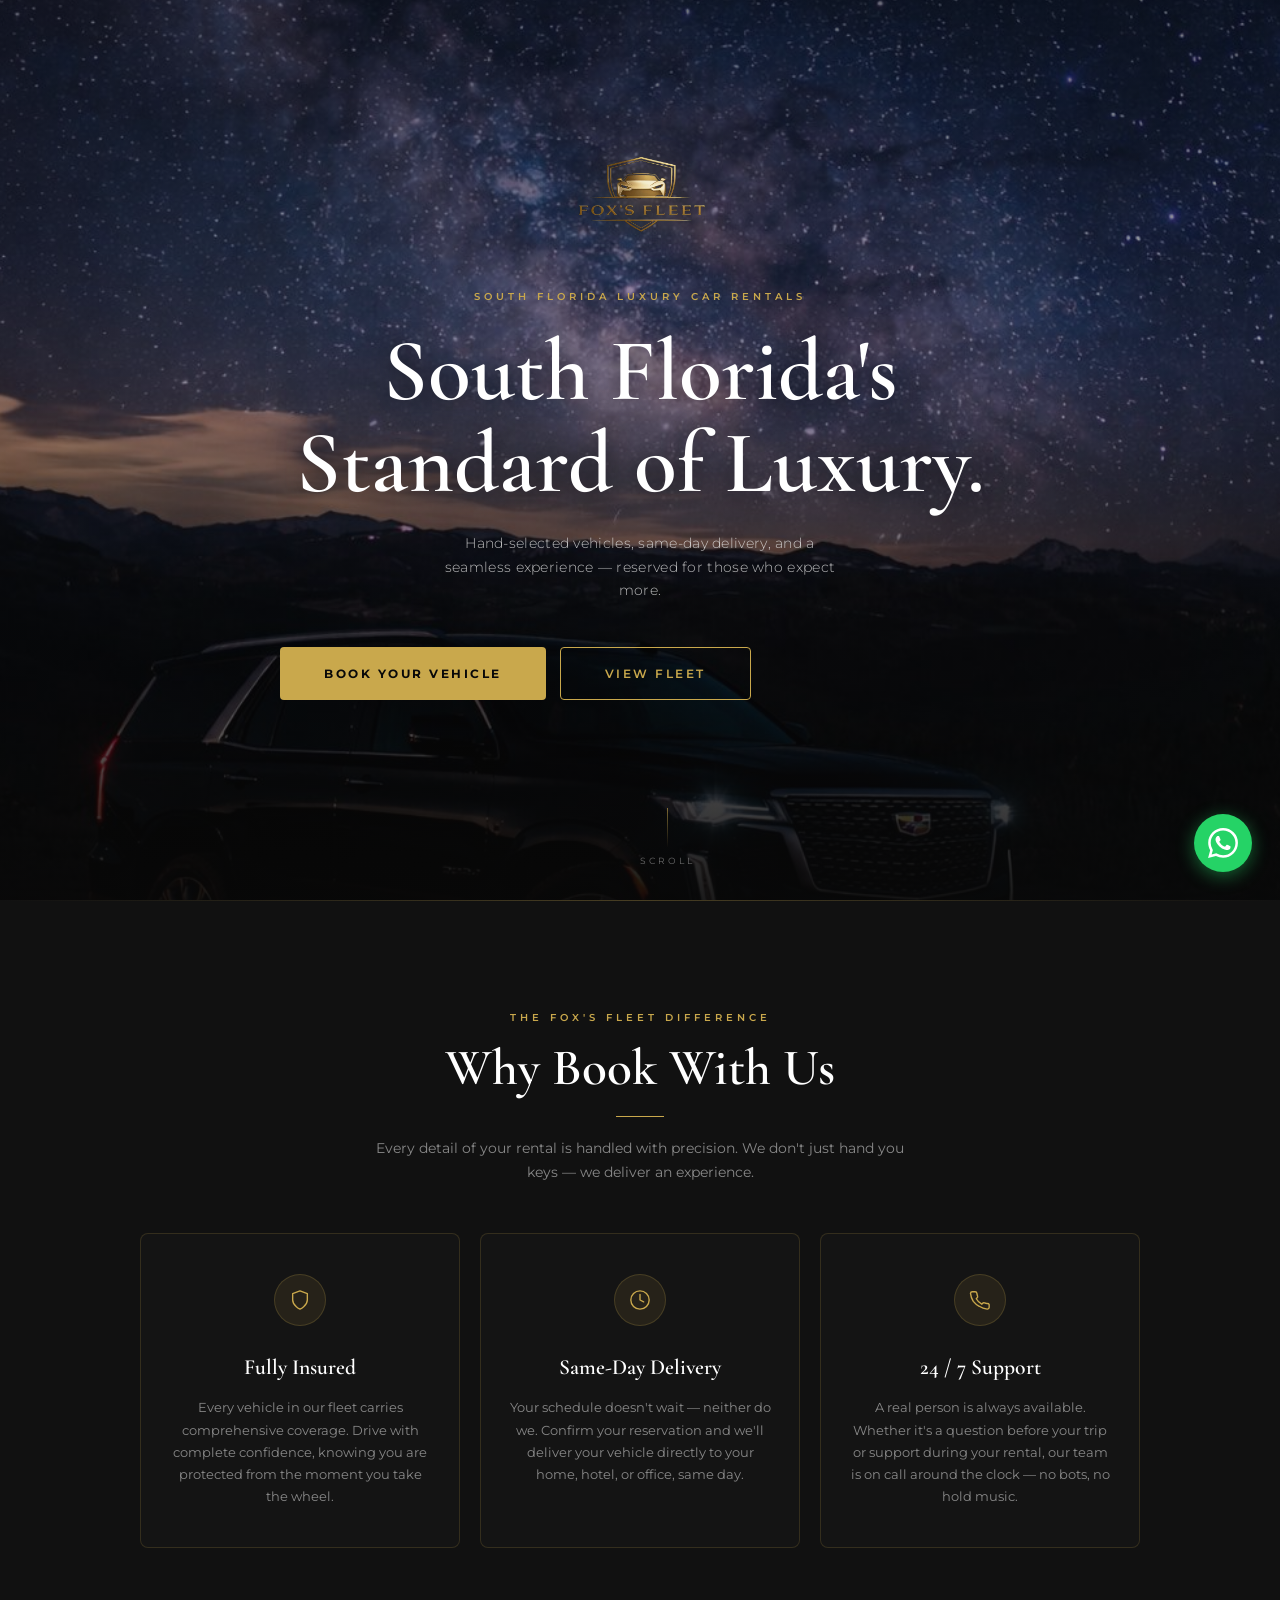
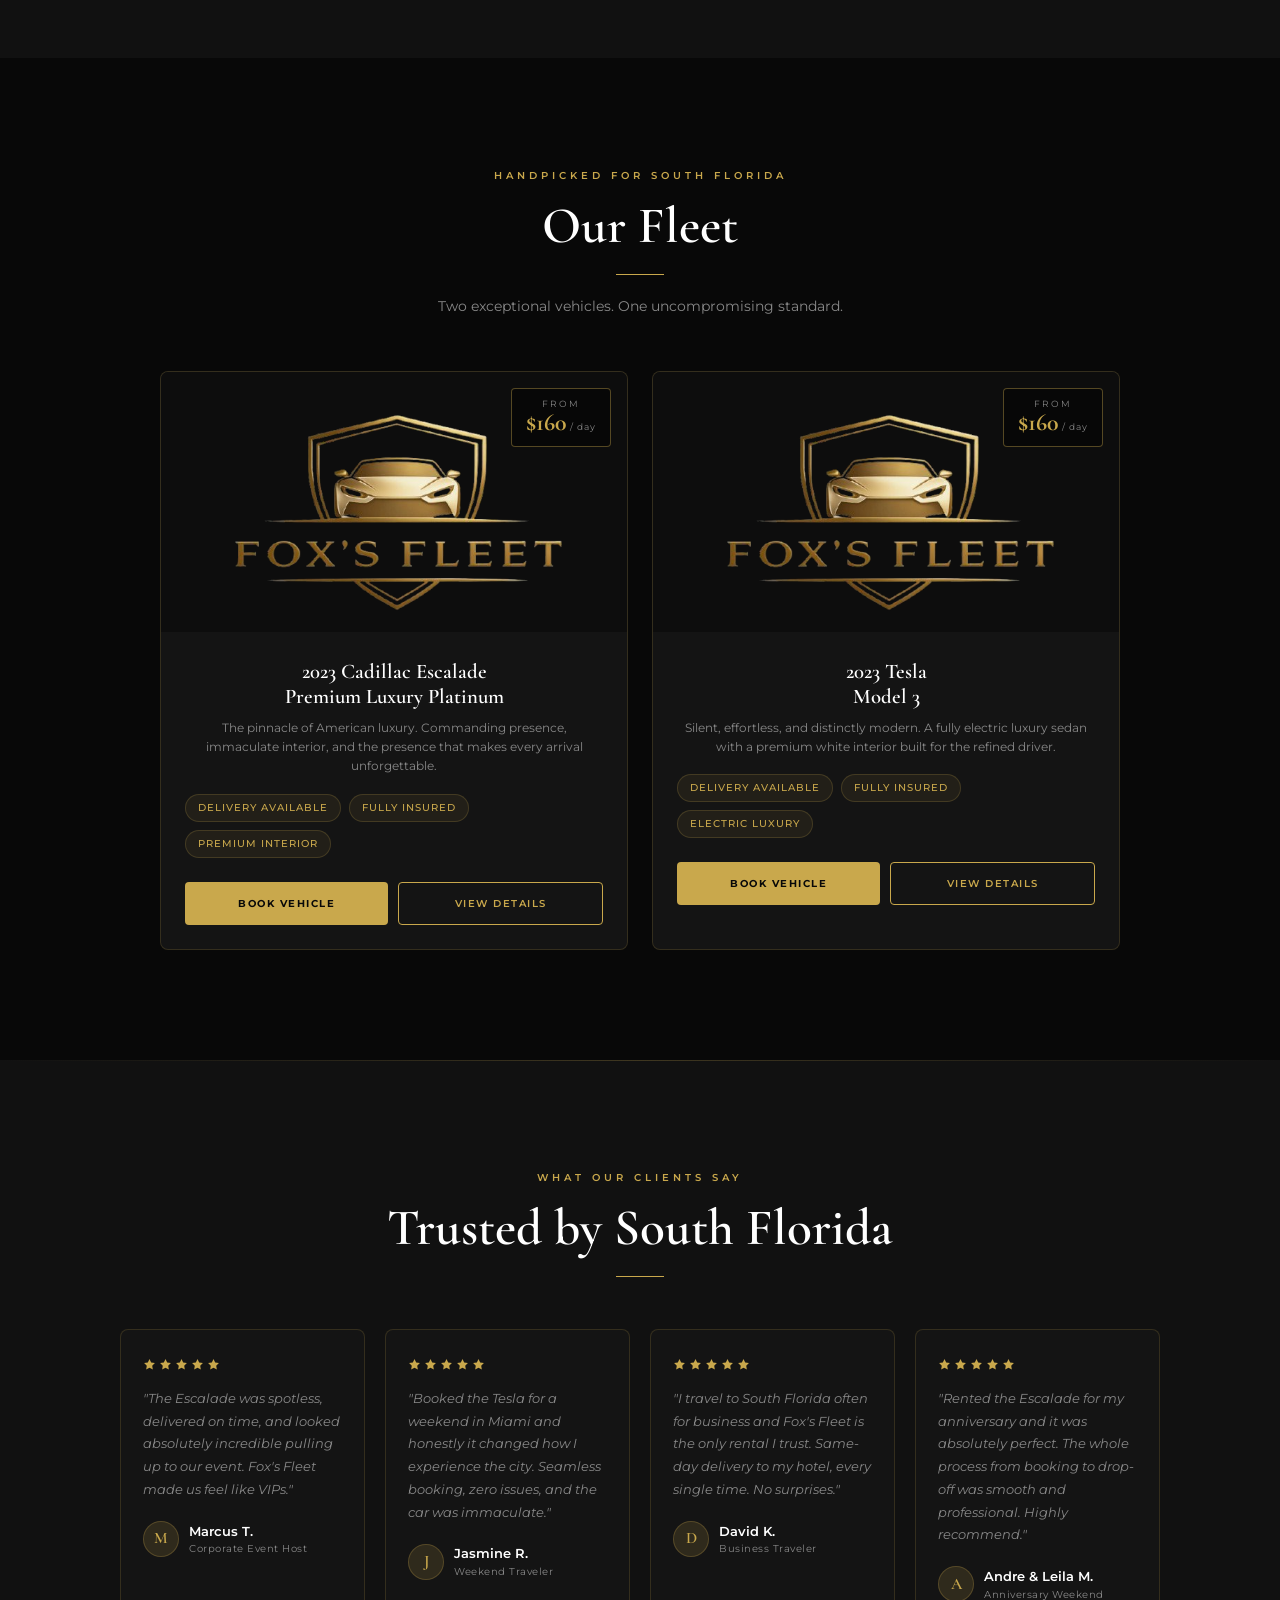
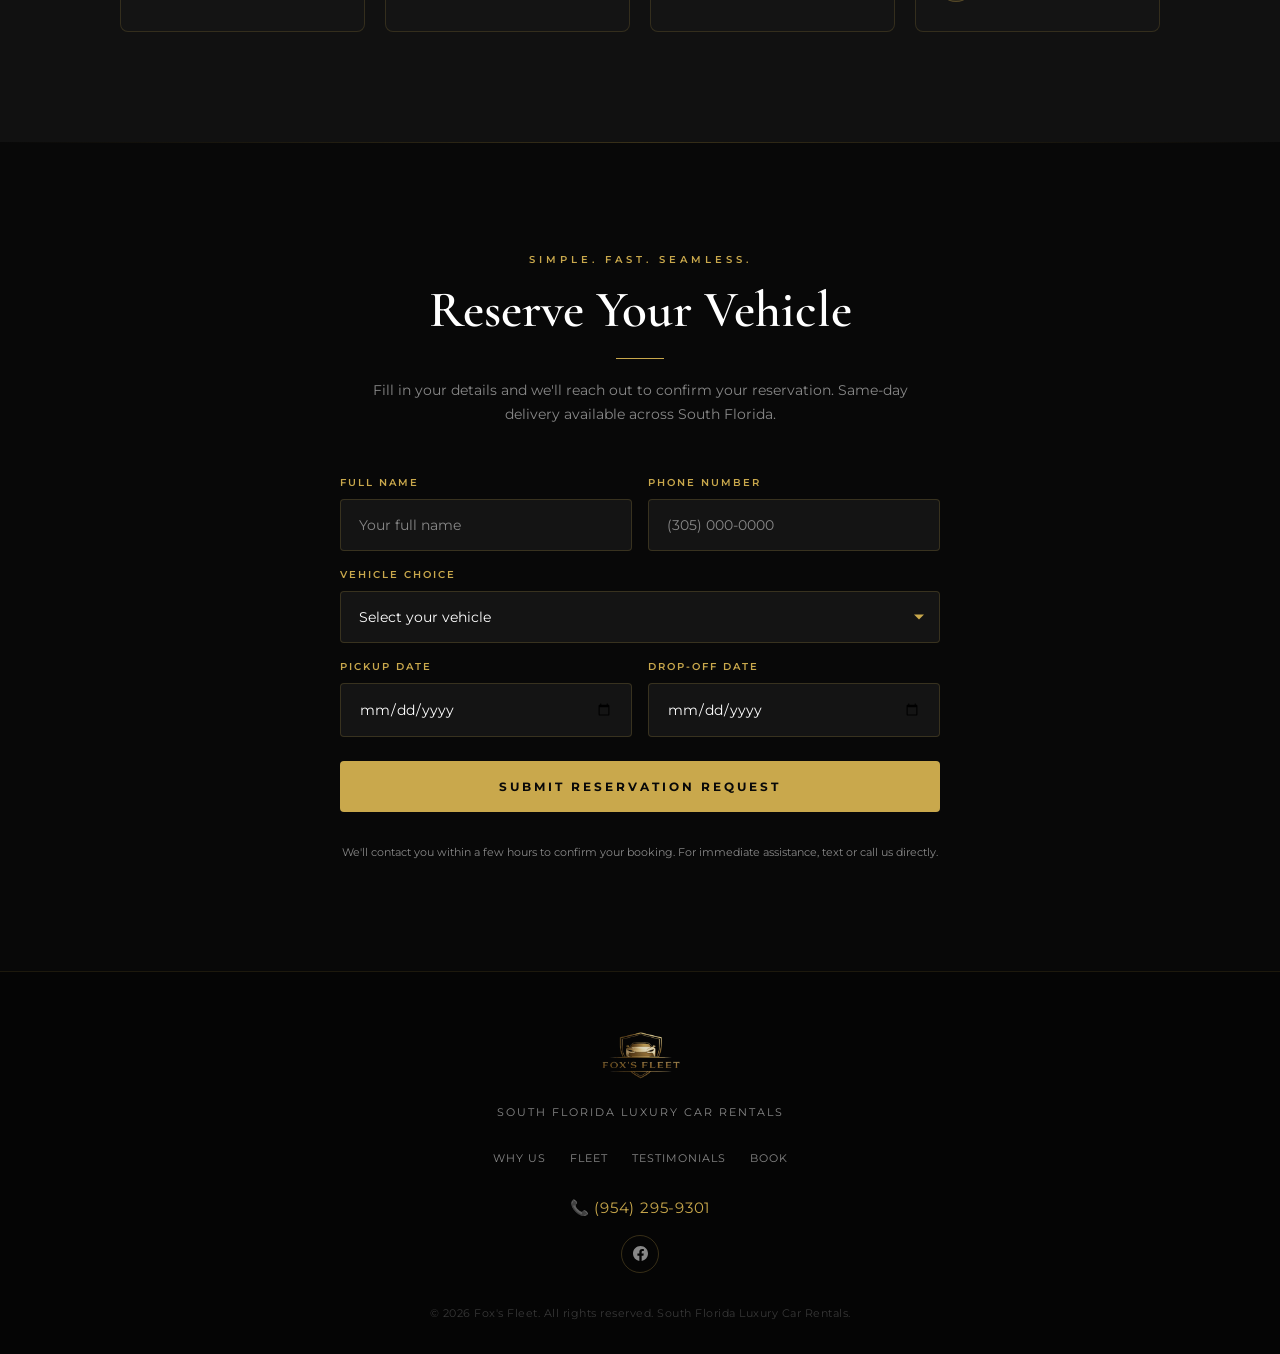
==== foxs-fleet-compressed.html @ 9a9d5d3c "Backup Fox's Fleet project files - March 14 2026" ====
<!DOCTYPE html>
<html lang="en">
<head>
  <meta charset="UTF-8" />
  <meta name="viewport" content="width=device-width, initial-scale=1.0, viewport-fit=cover" />
  <title>Fox's Fleet — Luxury Car Rentals in South Florida</title>

  
  <link rel="preconnect" href="https://fonts.googleapis.com" />
  <link rel="preconnect" href="https://fonts.gstatic.com" crossorigin />
  <link href="https://fonts.googleapis.com/css2?family=Cormorant+Garamond:wght@300;400;500;600;700&family=Montserrat:wght@300;400;500;600;700&display=swap" rel="stylesheet" />

  <style>:root{
 --gold:#c9a84c;
 --gold-light:#e2c278;
 --gold-dark:#9a7a30;
 --black:#080808;
 --charcoal:#111111;
 --card-bg:#141414;
 --card-border:rgba(201,168,76,0.18);
 --text:#e8e8e8;
 --text-muted:#888;
 --white:#ffffff;
 --font-display:'Cormorant Garamond',Georgia,serif;
 --font-body:'Montserrat',sans-serif;
 --radius:4px;
 --transition:0.35s cubic-bezier(0.4,0,0.2,1);
}
 *,*::before,*::after{box-sizing:border-box;margin:0;padding:0;}
 html{scroll-behavior:smooth;font-size:16px;}
 body{
 background:var(--black);
 color:var(--text);
 font-family:var(--font-body);
 line-height:1.6;
 -webkit-font-smoothing:antialiased;
 overflow-x:hidden;
}
 img{display:block;max-width:100%;}
 a{text-decoration:none;color:inherit;}
 ul{list-style:none;}
 .gold{color:var(--gold);}
 .section-label{
 font-family:var(--font-body);
 font-size:10px;
 font-weight:600;
 letter-spacing:4px;
 text-transform:uppercase;
 color:var(--gold);
 margin-bottom:14px;
 display:block;
}
 .section-title{
 font-family:var(--font-display);
 font-size:clamp(2rem,6vw,3.2rem);
 font-weight:600;
 color:var(--white);
 line-height:1.1;
 margin-bottom:16px;
}
 .section-sub{
 font-size:14px;
 color:var(--text-muted);
 line-height:1.7;
 max-width:540px;
 margin:0 auto;
}
 .divider{
 width:48px;
 height:1px;
 background:var(--gold);
 margin:20px auto;
 opacity:0.6;
}
 .btn-primary{
 display:inline-flex;
 align-items:center;
 justify-content:center;
 gap:8px;
 background:var(--gold);
 color:var(--black);
 font-family:var(--font-body);
 font-size:11px;
 font-weight:700;
 letter-spacing:2.5px;
 text-transform:uppercase;
 padding:16px 36px;
 border-radius:var(--radius);
 border:none;
 cursor:pointer;
 transition:background var(--transition),transform var(--transition),box-shadow var(--transition);
 white-space:nowrap;
}
 .btn-primary:hover{
 background:var(--gold-light);
 transform:translateY(-2px);
 box-shadow:0 8px 28px rgba(201,168,76,0.35);
}
 .btn-primary:active{transform:translateY(0);}
 .btn-outline{
 display:inline-flex;
 align-items:center;
 justify-content:center;
 gap:8px;
 background:transparent;
 color:var(--gold);
 font-family:var(--font-body);
 font-size:11px;
 font-weight:600;
 letter-spacing:2.5px;
 text-transform:uppercase;
 padding:15px 36px;
 border-radius:var(--radius);
 border:1px solid var(--gold);
 cursor:pointer;
 transition:all var(--transition);
 white-space:nowrap;
}
 .btn-outline:hover{
 background:rgba(201,168,76,0.1);
 transform:translateY(-2px);
}
 .fade-in{
 opacity:0;
 transform:translateY(28px);
 transition:opacity 0.7s ease,transform 0.7s ease;
}
 .fade-in.visible{
 opacity:1;
 transform:translateY(0);
}
 .section{
 padding:90px 24px;
 text-align:center;
}
 @media (min-width:768px){
 .section{padding:110px 40px;}
}
 #hero{
 position:relative;
 width:100%;
 min-height:100svh;
 display:flex;
 flex-direction:column;
 align-items:center;
 justify-content:center;
 text-align:center;
 padding:40px 24px 100px;
 overflow:hidden;
}
 .hero-bg{
 position:absolute;
 inset:0;
 background-image:url('[data-uri]');
 background-size:cover;
 background-position:center 40%;
 background-repeat:no-repeat;
 transform:scale(1.04);
 animation:slowZoom 20s ease-in-out infinite alternate;
}
 @keyframes slowZoom{
 from{transform:scale(1.04);}
 to{transform:scale(1.10);}
}
 .hero-overlay{
 position:absolute;
 inset:0;
 background:linear-gradient(
 to bottom,
 rgba(8,8,8,0.55) 0%,
 rgba(8,8,8,0.35) 40%,
 rgba(8,8,8,0.65) 80%,
 rgba(8,8,8,0.92) 100%
 );
}
 .hero-content{
 position:relative;
 z-index:2;
 display:flex;
 flex-direction:column;
 align-items:center;
 gap:0;
}
 .hero-logo{
 width:140px;
 margin-bottom:36px;
 animation:fadeDown 1s ease 0.2s both;
 filter:drop-shadow(0 4px 20px rgba(201,168,76,0.3));
}
 @keyframes fadeDown{
 from{opacity:0;transform:translateY(-16px);}
 to{opacity:1;transform:translateY(0);}
}
 .hero-eyebrow{
 font-size:10px;
 font-weight:600;
 letter-spacing:4px;
 text-transform:uppercase;
 color:var(--gold);
 margin-bottom:20px;
 animation:fadeUp 1s ease 0.5s both;
}
 .hero-title{
 font-family:var(--font-display);
 font-size:clamp(2.6rem,9vw,5.5rem);
 font-weight:600;
 color:var(--white);
 line-height:1.05;
 max-width:720px;
 margin-bottom:22px;
 animation:fadeUp 1s ease 0.7s both;
 text-shadow:0 2px 24px rgba(0,0,0,0.6);
}
 .hero-sub{
 font-size:14px;
 font-weight:300;
 color:rgba(232,232,232,0.8);
 max-width:400px;
 line-height:1.7;
 margin-bottom:44px;
 animation:fadeUp 1s ease 0.9s both;
 letter-spacing:0.3px;
}
 .hero-buttons{
 display:flex;
 flex-direction:column;
 gap:14px;
 width:100%;
 max-width:320px;
 animation:fadeUp 1s ease 1.1s both;
}
 .hero-buttons .btn-primary,
 .hero-buttons .btn-outline{
 width:100%;
 padding:18px;
 font-size:12px;
}
 @keyframes fadeUp{
 from{opacity:0;transform:translateY(20px);}
 to{opacity:1;transform:translateY(0);}
}
 .hero-scroll{
 position:absolute;
 bottom:32px;
 left:50%;
 transform:translateX(-50%);
 z-index:2;
 display:flex;
 flex-direction:column;
 align-items:center;
 gap:6px;
 color:rgba(255,255,255,0.4);
 font-size:9px;
 letter-spacing:3px;
 text-transform:uppercase;
 animation:fadeUp 1s ease 1.4s both;
}
 .hero-scroll-line{
 width:1px;
 height:40px;
 background:linear-gradient(to bottom,rgba(201,168,76,0.6),transparent);
 animation:scrollLine 2s ease-in-out infinite;
}
 @keyframes scrollLine{
 0%,100%{opacity:0.4;transform:scaleY(1);}
 50%{opacity:1;transform:scaleY(1.2);}
}
 @media (min-width:768px){
 .hero-logo{width:180px;margin-bottom:48px;}
 .hero-buttons{flex-direction:row;max-width:none;}
 .hero-buttons .btn-primary,
 .hero-buttons .btn-outline{width:auto;padding:18px 44px;}
}
 #why{
 background:var(--charcoal);
 position:relative;
}
 #why::before{
 content:'';
 position:absolute;
 top:0;left:0;right:0;
 height:1px;
 background:linear-gradient(to right,transparent,var(--gold),transparent);
 opacity:0.3;
}
 .why-grid{
 display:grid;
 grid-template-columns:1fr;
 gap:20px;
 max-width:1000px;
 margin:48px auto 0;
}
 @media (min-width:680px){
 .why-grid{grid-template-columns:repeat(3,1fr);}
}
 .why-card{
 background:var(--card-bg);
 border:1px solid var(--card-border);
 border-radius:8px;
 padding:40px 28px;
 transition:transform var(--transition),border-color var(--transition),box-shadow var(--transition);
 text-align:center;
}
 .why-card:hover{
 transform:translateY(-6px);
 border-color:rgba(201,168,76,0.45);
 box-shadow:0 20px 48px rgba(0,0,0,0.5),0 0 40px rgba(201,168,76,0.06);
}
 .why-icon{
 width:52px;
 height:52px;
 background:rgba(201,168,76,0.1);
 border-radius:50%;
 display:flex;
 align-items:center;
 justify-content:center;
 margin:0 auto 24px;
 border:1px solid rgba(201,168,76,0.2);
}
 .why-icon svg{
 width:22px;
 height:22px;
 stroke:var(--gold);
 fill:none;
 stroke-width:1.5;
 stroke-linecap:round;
 stroke-linejoin:round;
}
 .why-card h3{
 font-family:var(--font-display);
 font-size:1.35rem;
 font-weight:600;
 color:var(--white);
 margin-bottom:12px;
}
 .why-card p{
 font-size:13px;
 color:var(--text-muted);
 line-height:1.7;
}
 #fleet{
 background:var(--black);
}
 .fleet-grid{
 display:grid;
 grid-template-columns:1fr;
 gap:24px;
 max-width:960px;
 margin:52px auto 0;
}
 @media (min-width:760px){
 .fleet-grid{grid-template-columns:repeat(2,1fr);}
}
 .vehicle-card{
 background:var(--card-bg);
 border:1px solid var(--card-border);
 border-radius:8px;
 overflow:hidden;
 transition:transform var(--transition),box-shadow var(--transition),border-color var(--transition);
}
 .vehicle-card:hover{
 transform:translateY(-6px);
 border-color:rgba(201,168,76,0.4);
 box-shadow:0 24px 60px rgba(0,0,0,0.6),0 0 50px rgba(201,168,76,0.05);
}
 .vehicle-img-wrap{
 position:relative;
 width:100%;
 height:260px;
 overflow:hidden;
 background:#0d0d0d;
}
 .vehicle-img-wrap img{
 width:100%;
 height:100%;
 object-fit:cover;
 object-position:center 38%;
 transition:transform 0.6s ease;
}
 .vehicle-card:hover .vehicle-img-wrap img{
 transform:scale(1.04);
}
 .vehicle-price-badge{
 position:absolute;
 top:16px;
 right:16px;
 background:rgba(8,8,8,0.85);
 border:1px solid rgba(201,168,76,0.4);
 border-radius:var(--radius);
 padding:8px 14px;
 text-align:center;
 backdrop-filter:blur(8px);
}
 .vehicle-price-badge .from{
 font-size:9px;
 letter-spacing:2px;
 text-transform:uppercase;
 color:var(--text-muted);
 display:block;
}
 .vehicle-price-badge .price{
 font-family:var(--font-display);
 font-size:1.5rem;
 font-weight:700;
 color:var(--gold);
 line-height:1;
}
 .vehicle-price-badge .per-day{
 font-size:9px;
 color:var(--text-muted);
 letter-spacing:1px;
}
 .vehicle-body{
 padding:28px 24px 24px;
}
 .vehicle-name{
 font-family:var(--font-display);
 font-size:1.3rem;
 font-weight:600;
 color:var(--white);
 margin-bottom:8px;
 line-height:1.2;
}
 .vehicle-desc{
 font-size:12px;
 color:var(--text-muted);
 margin-bottom:18px;
 line-height:1.6;
}
 .vehicle-tags{
 display:flex;
 flex-wrap:wrap;
 gap:8px;
 margin-bottom:24px;
}
 .tag{
 font-size:10px;
 font-weight:500;
 letter-spacing:1px;
 text-transform:uppercase;
 color:var(--gold);
 background:rgba(201,168,76,0.08);
 border:1px solid rgba(201,168,76,0.2);
 border-radius:100px;
 padding:5px 12px;
}
 .vehicle-actions{
 display:flex;
 gap:10px;
}
 .vehicle-actions .btn-primary,
 .vehicle-actions .btn-outline{
 flex:1;
 padding:14px 10px;
 font-size:10px;
 letter-spacing:1.5px;
}
 #testimonials{
 background:var(--charcoal);
 position:relative;
}
 #testimonials::before{
 content:'';
 position:absolute;
 top:0;left:0;right:0;
 height:1px;
 background:linear-gradient(to right,transparent,var(--gold),transparent);
 opacity:0.25;
}
 .testimonial-grid{
 display:grid;
 grid-template-columns:1fr;
 gap:20px;
 max-width:1040px;
 margin:52px auto 0;
}
 @media (min-width:640px){
 .testimonial-grid{grid-template-columns:repeat(2,1fr);}
}
 @media (min-width:960px){
 .testimonial-grid{grid-template-columns:repeat(4,1fr);}
}
 .testimonial-card{
 background:var(--card-bg);
 border:1px solid var(--card-border);
 border-radius:8px;
 padding:28px 22px;
 text-align:left;
 transition:border-color var(--transition),box-shadow var(--transition);
}
 .testimonial-card:hover{
 border-color:rgba(201,168,76,0.35);
 box-shadow:0 12px 36px rgba(0,0,0,0.4);
}
 .stars{
 display:flex;
 gap:3px;
 margin-bottom:16px;
}
 .stars svg{
 width:13px;
 height:13px;
 fill:var(--gold);
}
 .testimonial-text{
 font-size:13px;
 color:var(--text-muted);
 line-height:1.75;
 margin-bottom:20px;
 font-style:italic;
}
 .testimonial-author{
 display:flex;
 align-items:center;
 gap:10px;
}
 .author-avatar{
 width:36px;
 height:36px;
 border-radius:50%;
 background:rgba(201,168,76,0.15);
 border:1px solid rgba(201,168,76,0.25);
 display:flex;
 align-items:center;
 justify-content:center;
 font-family:var(--font-display);
 font-size:1rem;
 font-weight:600;
 color:var(--gold);
 flex-shrink:0;
}
 .author-name{
 font-size:13px;
 font-weight:600;
 color:var(--white);
}
 .author-role{
 font-size:10px;
 color:var(--text-muted);
 letter-spacing:0.5px;
}
 #booking{
 background:var(--black);
 position:relative;
}
 #booking::before{
 content:'';
 position:absolute;
 top:0;left:0;right:0;
 height:1px;
 background:linear-gradient(to right,transparent,var(--gold),transparent);
 opacity:0.25;
}
 .booking-inner{
 max-width:600px;
 margin:0 auto;
}
 .booking-form{
 margin-top:48px;
 display:flex;
 flex-direction:column;
 gap:16px;
}
 .form-row{
 display:grid;
 grid-template-columns:1fr;
 gap:16px;
}
 @media (min-width:520px){
 .form-row.two{grid-template-columns:1fr 1fr;}
}
 .form-group{
 display:flex;
 flex-direction:column;
 gap:8px;
 text-align:left;
}
 .form-group label{
 font-size:10px;
 font-weight:600;
 letter-spacing:2px;
 text-transform:uppercase;
 color:var(--gold);
}
 .form-group input,
 .form-group select{
 background:var(--card-bg);
 border:1px solid rgba(201,168,76,0.2);
 border-radius:var(--radius);
 padding:16px 18px;
 color:var(--white);
 font-family:var(--font-body);
 font-size:14px;
 outline:none;
 width:100%;
 transition:border-color var(--transition),box-shadow var(--transition);
 -webkit-appearance:none;
 appearance:none;
}
 .form-group input::placeholder{color:var(--text-muted);}
 .form-group input:focus,
 .form-group select:focus{
 border-color:rgba(201,168,76,0.6);
 box-shadow:0 0 0 3px rgba(201,168,76,0.08);
}
 .form-group select option{
 background:var(--charcoal);
 color:var(--white);
}
 .select-wrap{
 position:relative;
}
 .select-wrap::after{
 content:'';
 position:absolute;
 right:16px;
 top:50%;
 transform:translateY(-50%);
 width:0;
 height:0;
 border-left:5px solid transparent;
 border-right:5px solid transparent;
 border-top:5px solid var(--gold);
 pointer-events:none;
}
 .booking-form .btn-primary{
 width:100%;
 padding:18px;
 font-size:12px;
 letter-spacing:3px;
 margin-top:8px;
}
 .booking-note{
 font-size:11px;
 color:var(--text-muted);
 text-align:center;
 margin-top:16px;
 line-height:1.6;
}
 .modal-backdrop{
 position:fixed;
 inset:0;
 z-index:2000;
 background:rgba(0,0,0,0.88);
 backdrop-filter:blur(8px);
 display:flex;
 align-items:flex-end;
 justify-content:center;
 opacity:0;
 pointer-events:none;
 transition:opacity 0.3s ease;
}
 .modal-backdrop.open{
 opacity:1;
 pointer-events:all;
}
 @media (min-width:640px){
 .modal-backdrop{align-items:center;}
}
 .modal{
 background:var(--card-bg);
 border:1px solid var(--card-border);
 border-radius:12px 12px 0 0;
 width:100%;
 max-width:560px;
 max-height:90svh;
 overflow-y:auto;
 transform:translateY(40px);
 transition:transform 0.4s cubic-bezier(0.34,1.56,0.64,1);
 scrollbar-width:none;
}
 .modal::-webkit-scrollbar{display:none;}
 .modal-backdrop.open .modal{
 transform:translateY(0);
}
 @media (min-width:640px){
 .modal{
 border-radius:12px;
 max-height:85svh;
 transform:translateY(20px) scale(0.97);
}
 .modal-backdrop.open .modal{
 transform:translateY(0) scale(1);
}
}
 .modal-img{
 width:100%;
 height:240px;
 object-fit:cover;
 object-position:center 38%;
}
 .modal-body{
 padding:28px 24px 32px;
}
 .modal-close{
 position:absolute;
 top:16px;
 right:16px;
 width:36px;
 height:36px;
 border-radius:50%;
 background:rgba(0,0,0,0.5);
 border:1px solid rgba(255,255,255,0.15);
 display:flex;
 align-items:center;
 justify-content:center;
 cursor:pointer;
 color:var(--white);
 font-size:18px;
 transition:background 0.2s;
 z-index:10;
}
 .modal-close:hover{background:rgba(201,168,76,0.25);}
 .modal-img-wrap{position:relative;}
 .modal-title{
 font-family:var(--font-display);
 font-size:1.7rem;
 font-weight:600;
 color:var(--white);
 margin-bottom:10px;
}
 .modal-desc{
 font-size:13px;
 color:var(--text-muted);
 line-height:1.7;
 margin-bottom:24px;
}
 .modal-details{
 display:flex;
 flex-direction:column;
 gap:10px;
 margin-bottom:28px;
}
 .modal-detail-row{
 display:flex;
 align-items:center;
 gap:12px;
 font-size:13px;
 color:var(--text);
}
 .modal-detail-row svg{
 width:15px;
 height:15px;
 stroke:var(--gold);
 fill:none;
 stroke-width:1.8;
 flex-shrink:0;
}
 .modal .btn-primary{
 width:100%;
 padding:17px;
}
 footer{
 background:#050505;
 padding:50px 24px 32px;
 text-align:center;
 border-top:1px solid rgba(201,168,76,0.12);
}
 .footer-logo{
 width:110px;
 margin:0 auto 20px;
 opacity:0.9;
}
 .footer-tagline{
 font-size:11px;
 color:var(--text-muted);
 letter-spacing:2px;
 text-transform:uppercase;
 margin-bottom:28px;
}
 .footer-links{
 display:flex;
 flex-wrap:wrap;
 justify-content:center;
 gap:8px 24px;
 margin-bottom:28px;
}
 .footer-links a{
 font-size:11px;
 color:var(--text-muted);
 letter-spacing:1px;
 text-transform:uppercase;
 transition:color 0.2s;
}
 .footer-links a:hover{color:var(--gold);}
 .footer-social{
 display:flex;
 justify-content:center;
 gap:14px;
 margin-bottom:32px;
}
 .footer-social a{
 width:38px;
 height:38px;
 border-radius:50%;
 border:1px solid rgba(201,168,76,0.25);
 display:flex;
 align-items:center;
 justify-content:center;
 color:var(--text-muted);
 transition:border-color 0.2s,color 0.2s;
}
 .footer-social a:hover{border-color:var(--gold);color:var(--gold);}
 .footer-social svg{width:15px;height:15px;fill:currentColor;}
 .footer-copy{
 font-size:11px;
 color:rgba(255,255,255,0.2);
 letter-spacing:0.5px;
}
 .whatsapp-btn{
 position:fixed;
 bottom:28px;
 right:28px;
 z-index:999;
 width:58px;
 height:58px;
 background:#25d366;
 border-radius:50%;
 display:flex;
 align-items:center;
 justify-content:center;
 box-shadow:0 4px 18px rgba(37,211,102,0.45);
 transition:transform 0.2s ease,box-shadow 0.2s ease;
 text-decoration:none;
}
 .whatsapp-btn:hover{
 transform:scale(1.1);
 box-shadow:0 6px 24px rgba(37,211,102,0.6);
}
 .whatsapp-btn svg{width:30px;height:30px;fill:#fff;}
 .footer-phone{
 display:inline-block;
 color:var(--gold);
 font-family:var(--font-body);
 font-size:0.95rem;
 letter-spacing:0.05em;
 text-decoration:none;
 margin-bottom:14px;
 transition:color 0.2s;
}
 .footer-phone:hover{color:var(--gold-light);}</style>
</head>
<body>

  
  <section id="hero">
    <div class="hero-bg"></div>
    <div class="hero-overlay"></div>

    <div class="hero-content">
      <img src="data:_" alt="Fox's Fleet" class="hero-logo" />
      <span class="hero-eyebrow">South Florida Luxury Car Rentals</span>
      <h1 class="hero-title">South Florida's Standard&nbsp;of&nbsp;Luxury.</h1>
      <p class="hero-sub">
        Hand-selected vehicles, same-day delivery, and a seamless experience — reserved for those who expect more.
      </p>
      <div class="hero-buttons">
        <button class="btn-primary" onclick="scrollToBooking()">Book Your Vehicle</button>
        <button class="btn-outline" onclick="document.getElementById('fleet').scrollIntoView({behavior:'smooth'})">View Fleet</button>
      </div>
    </div>

    <div class="hero-scroll">
      <div class="hero-scroll-line"></div>
      <span>scroll</span>
    </div>
  </section>

  
  <section id="why" class="section">
    <span class="section-label fade-in">The Fox's Fleet Difference</span>
    <h2 class="section-title fade-in">Why Book With Us</h2>
    <div class="divider fade-in"></div>
    <p class="section-sub fade-in">Every detail of your rental is handled with precision. We don't just hand you keys — we deliver an experience.</p>

    <div class="why-grid">
      
      <div class="why-card fade-in">
        <div class="why-icon">
          <svg viewBox="0 0 24 24"><path d="M12 22s8-4 8-10V5l-8-3-8 3v7c0 6 8 10 8 10z"/></svg>
        </div>
        <h3>Fully Insured</h3>
        <p>Every vehicle in our fleet carries comprehensive coverage. Drive with complete confidence, knowing you are protected from the moment you take the wheel.</p>
      </div>
      
      <div class="why-card fade-in">
        <div class="why-icon">
          <svg viewBox="0 0 24 24"><circle cx="12" cy="12" r="10"/><polyline points="12 6 12 12 16 14"/></svg>
        </div>
        <h3>Same-Day Delivery</h3>
        <p>Your schedule doesn't wait — neither do we. Confirm your reservation and we'll deliver your vehicle directly to your home, hotel, or office, same day.</p>
      </div>
      
      <div class="why-card fade-in">
        <div class="why-icon">
          <svg viewBox="0 0 24 24"><path d="M22 16.92v3a2 2 0 0 1-2.18 2 19.79 19.79 0 0 1-8.63-3.07A19.5 19.5 0 0 1 4.69 13.5a19.79 19.79 0 0 1-3.07-8.67A2 2 0 0 1 3.62 3h3a2 2 0 0 1 2 1.72c.127.96.361 1.903.7 2.81a2 2 0 0 1-.45 2.11L7.91 10.6a16 16 0 0 0 6 6l.96-.97a2 2 0 0 1 2.11-.45c.907.339 1.85.573 2.81.7A2 2 0 0 1 22 16.92z"/></svg>
        </div>
        <h3>24 / 7 Support</h3>
        <p>A real person is always available. Whether it's a question before your trip or support during your rental, our team is on call around the clock — no bots, no hold music.</p>
      </div>
    </div>
  </section>

  
  <section id="fleet" class="section">
    <span class="section-label fade-in">Handpicked for South Florida</span>
    <h2 class="section-title fade-in">Our Fleet</h2>
    <div class="divider fade-in"></div>
    <p class="section-sub fade-in">Two exceptional vehicles. One uncompromising standard.</p>

    <div class="fleet-grid">
      
      <div class="vehicle-card fade-in">
        <div class="vehicle-img-wrap">
          <img src="data:_" alt="2023 Cadillac Escalade Premium Luxury Platinum" loading="lazy" />
          <div class="vehicle-price-badge">
            <span class="from">From</span>
            <span class="price">$160</span>
            <span class="per-day">/ day</span>
          </div>
        </div>
        <div class="vehicle-body">
          <h3 class="vehicle-name">2023 Cadillac Escalade<br>Premium Luxury Platinum</h3>
          <p class="vehicle-desc">The pinnacle of American luxury. Commanding presence, immaculate interior, and the presence that makes every arrival unforgettable.</p>
          <div class="vehicle-tags">
            <span class="tag">Delivery Available</span>
            <span class="tag">Fully Insured</span>
            <span class="tag">Premium Interior</span>
          </div>
          <div class="vehicle-actions">
            <button class="btn-primary" onclick="scrollToBooking('escalade')">Book Vehicle</button>
            <button class="btn-outline" onclick="openModal('escalade')">View Details</button>
          </div>
        </div>
      </div>

      
      <div class="vehicle-card fade-in">
        <div class="vehicle-img-wrap">
          <img src="data:_" alt="2023 Tesla Model 3" loading="lazy" />
          <div class="vehicle-price-badge">
            <span class="from">From</span>
            <span class="price">$160</span>
            <span class="per-day">/ day</span>
          </div>
        </div>
        <div class="vehicle-body">
          <h3 class="vehicle-name">2023 Tesla<br>Model 3</h3>
          <p class="vehicle-desc">Silent, effortless, and distinctly modern. A fully electric luxury sedan with a premium white interior built for the refined driver.</p>
          <div class="vehicle-tags">
            <span class="tag">Delivery Available</span>
            <span class="tag">Fully Insured</span>
            <span class="tag">Electric Luxury</span>
          </div>
          <div class="vehicle-actions">
            <button class="btn-primary" onclick="scrollToBooking('tesla')">Book Vehicle</button>
            <button class="btn-outline" onclick="openModal('tesla')">View Details</button>
          </div>
        </div>
      </div>
    </div>
  </section>

  
  <section id="testimonials" class="section">
    <span class="section-label fade-in">What Our Clients Say</span>
    <h2 class="section-title fade-in">Trusted by South Florida</h2>
    <div class="divider fade-in"></div>

    <div class="testimonial-grid">
      <div class="testimonial-card fade-in">
        <div class="stars">
          <svg viewBox="0 0 24 24"><polygon points="12 2 15.09 8.26 22 9.27 17 14.14 18.18 21.02 12 17.77 5.82 21.02 7 14.14 2 9.27 8.91 8.26 12 2"/></svg>
          <svg viewBox="0 0 24 24"><polygon points="12 2 15.09 8.26 22 9.27 17 14.14 18.18 21.02 12 17.77 5.82 21.02 7 14.14 2 9.27 8.91 8.26 12 2"/></svg>
          <svg viewBox="0 0 24 24"><polygon points="12 2 15.09 8.26 22 9.27 17 14.14 18.18 21.02 12 17.77 5.82 21.02 7 14.14 2 9.27 8.91 8.26 12 2"/></svg>
          <svg viewBox="0 0 24 24"><polygon points="12 2 15.09 8.26 22 9.27 17 14.14 18.18 21.02 12 17.77 5.82 21.02 7 14.14 2 9.27 8.91 8.26 12 2"/></svg>
          <svg viewBox="0 0 24 24"><polygon points="12 2 15.09 8.26 22 9.27 17 14.14 18.18 21.02 12 17.77 5.82 21.02 7 14.14 2 9.27 8.91 8.26 12 2"/></svg>
        </div>
        <p class="testimonial-text">"The Escalade was spotless, delivered on time, and looked absolutely incredible pulling up to our event. Fox's Fleet made us feel like VIPs."</p>
        <div class="testimonial-author">
          <div class="author-avatar">M</div>
          <div>
            <div class="author-name">Marcus T.</div>
            <div class="author-role">Corporate Event Host</div>
          </div>
        </div>
      </div>

      <div class="testimonial-card fade-in">
        <div class="stars">
          <svg viewBox="0 0 24 24"><polygon points="12 2 15.09 8.26 22 9.27 17 14.14 18.18 21.02 12 17.77 5.82 21.02 7 14.14 2 9.27 8.91 8.26 12 2"/></svg>
          <svg viewBox="0 0 24 24"><polygon points="12 2 15.09 8.26 22 9.27 17 14.14 18.18 21.02 12 17.77 5.82 21.02 7 14.14 2 9.27 8.91 8.26 12 2"/></svg>
          <svg viewBox="0 0 24 24"><polygon points="12 2 15.09 8.26 22 9.27 17 14.14 18.18 21.02 12 17.77 5.82 21.02 7 14.14 2 9.27 8.91 8.26 12 2"/></svg>
          <svg viewBox="0 0 24 24"><polygon points="12 2 15.09 8.26 22 9.27 17 14.14 18.18 21.02 12 17.77 5.82 21.02 7 14.14 2 9.27 8.91 8.26 12 2"/></svg>
          <svg viewBox="0 0 24 24"><polygon points="12 2 15.09 8.26 22 9.27 17 14.14 18.18 21.02 12 17.77 5.82 21.02 7 14.14 2 9.27 8.91 8.26 12 2"/></svg>
        </div>
        <p class="testimonial-text">"Booked the Tesla for a weekend in Miami and honestly it changed how I experience the city. Seamless booking, zero issues, and the car was immaculate."</p>
        <div class="testimonial-author">
          <div class="author-avatar">J</div>
          <div>
            <div class="author-name">Jasmine R.</div>
            <div class="author-role">Weekend Traveler</div>
          </div>
        </div>
      </div>

      <div class="testimonial-card fade-in">
        <div class="stars">
          <svg viewBox="0 0 24 24"><polygon points="12 2 15.09 8.26 22 9.27 17 14.14 18.18 21.02 12 17.77 5.82 21.02 7 14.14 2 9.27 8.91 8.26 12 2"/></svg>
          <svg viewBox="0 0 24 24"><polygon points="12 2 15.09 8.26 22 9.27 17 14.14 18.18 21.02 12 17.77 5.82 21.02 7 14.14 2 9.27 8.91 8.26 12 2"/></svg>
          <svg viewBox="0 0 24 24"><polygon points="12 2 15.09 8.26 22 9.27 17 14.14 18.18 21.02 12 17.77 5.82 21.02 7 14.14 2 9.27 8.91 8.26 12 2"/></svg>
          <svg viewBox="0 0 24 24"><polygon points="12 2 15.09 8.26 22 9.27 17 14.14 18.18 21.02 12 17.77 5.82 21.02 7 14.14 2 9.27 8.91 8.26 12 2"/></svg>
          <svg viewBox="0 0 24 24"><polygon points="12 2 15.09 8.26 22 9.27 17 14.14 18.18 21.02 12 17.77 5.82 21.02 7 14.14 2 9.27 8.91 8.26 12 2"/></svg>
        </div>
        <p class="testimonial-text">"I travel to South Florida often for business and Fox's Fleet is the only rental I trust. Same-day delivery to my hotel, every single time. No surprises."</p>
        <div class="testimonial-author">
          <div class="author-avatar">D</div>
          <div>
            <div class="author-name">David K.</div>
            <div class="author-role">Business Traveler</div>
          </div>
        </div>
      </div>

      <div class="testimonial-card fade-in">
        <div class="stars">
          <svg viewBox="0 0 24 24"><polygon points="12 2 15.09 8.26 22 9.27 17 14.14 18.18 21.02 12 17.77 5.82 21.02 7 14.14 2 9.27 8.91 8.26 12 2"/></svg>
          <svg viewBox="0 0 24 24"><polygon points="12 2 15.09 8.26 22 9.27 17 14.14 18.18 21.02 12 17.77 5.82 21.02 7 14.14 2 9.27 8.91 8.26 12 2"/></svg>
          <svg viewBox="0 0 24 24"><polygon points="12 2 15.09 8.26 22 9.27 17 14.14 18.18 21.02 12 17.77 5.82 21.02 7 14.14 2 9.27 8.91 8.26 12 2"/></svg>
          <svg viewBox="0 0 24 24"><polygon points="12 2 15.09 8.26 22 9.27 17 14.14 18.18 21.02 12 17.77 5.82 21.02 7 14.14 2 9.27 8.91 8.26 12 2"/></svg>
          <svg viewBox="0 0 24 24"><polygon points="12 2 15.09 8.26 22 9.27 17 14.14 18.18 21.02 12 17.77 5.82 21.02 7 14.14 2 9.27 8.91 8.26 12 2"/></svg>
        </div>
        <p class="testimonial-text">"Rented the Escalade for my anniversary and it was absolutely perfect. The whole process from booking to drop-off was smooth and professional. Highly recommend."</p>
        <div class="testimonial-author">
          <div class="author-avatar">A</div>
          <div>
            <div class="author-name">Andre &amp; Leila M.</div>
            <div class="author-role">Anniversary Weekend</div>
          </div>
        </div>
      </div>
    </div>
  </section>

  
  <section id="booking" class="section">
    <div class="booking-inner">
      <span class="section-label fade-in">Simple. Fast. Seamless.</span>
      <h2 class="section-title fade-in">Reserve Your Vehicle</h2>
      <div class="divider fade-in"></div>
      <p class="section-sub fade-in">Fill in your details and we'll reach out to confirm your reservation. Same-day delivery available across South Florida.</p>

      <form class="booking-form fade-in" onsubmit="handleSubmit(event)">
        <div class="form-row two">
          <div class="form-group">
            <label for="name">Full Name</label>
            <input type="text" id="name" name="name" placeholder="Your full name" required />
          </div>
          <div class="form-group">
            <label for="phone">Phone Number</label>
            <input type="tel" id="phone" name="phone" placeholder="(305) 000-0000" required />
          </div>
        </div>

        <div class="form-group">
          <label for="vehicle">Vehicle Choice</label>
          <div class="select-wrap">
            <select id="vehicle" name="vehicle" required>
              <option value="" disabled selected>Select your vehicle</option>
              <option value="escalade">2023 Cadillac Escalade Premium Luxury Platinum</option>
              <option value="tesla">2023 Tesla Model 3</option>
            </select>
          </div>
        </div>

        <div class="form-row two">
          <div class="form-group">
            <label for="pickup">Pickup Date</label>
            <input type="date" id="pickup" name="pickup" required />
          </div>
          <div class="form-group">
            <label for="dropoff">Drop-Off Date</label>
            <input type="date" id="dropoff" name="dropoff" required />
          </div>
        </div>

        <button type="submit" class="btn-primary">Submit Reservation Request</button>
        <p class="booking-note">We'll contact you within a few hours to confirm your booking. For immediate assistance, text or call us directly.</p>
      </form>
    </div>
  </section>

  
  <footer>
    <img src="data:_" alt="Fox's Fleet" class="footer-logo" />
    <p class="footer-tagline">South Florida Luxury Car Rentals</p>
    <nav class="footer-links">
      <a href="#why">Why Us</a>
      <a href="#fleet">Fleet</a>
      <a href="#testimonials">Testimonials</a>
      <a href="#booking">Book</a>
    </nav>
    <a href="tel:9542959301" class="footer-phone">📞 (954) 295-9301</a>
    <div class="footer-social">

      <a href="https://www.facebook.com/profile.php?id=61574780495415" aria-label="Facebook" target="_blank">
        <svg viewBox="0 0 24 24"><path d="M24 12.073c0-6.627-5.373-12-12-12s-12 5.373-12 12c0 5.99 4.388 10.954 10.125 11.854v-8.385H7.078v-3.47h3.047V9.43c0-3.007 1.792-4.669 4.533-4.669 1.312 0 2.686.235 2.686.235v2.953H15.83c-1.491 0-1.956.925-1.956 1.874v2.25h3.328l-.532 3.47h-2.796v8.385C19.612 23.027 24 18.062 24 12.073z"/></svg>
      </a>
    </div>
    <p class="footer-copy">© 2026 Fox's Fleet. All rights reserved. South Florida Luxury Car Rentals.</p>
  </footer>

  
  <div class="modal-backdrop" id="modal-escalade" onclick="closeModal(event, 'escalade')">
    <div class="modal">
      <div class="modal-img-wrap">
        <img src="data:_" alt="2023 Cadillac Escalade" class="modal-img" />
        <button class="modal-close" onclick="closeModal(null, 'escalade')">✕</button>
      </div>
      <div class="modal-body">
        <h2 class="modal-title">2023 Cadillac Escalade<br>Premium Luxury Platinum</h2>
        <p class="modal-desc">The Escalade Platinum is in a class of its own. With a commanding stance, hand-stitched interior, and every modern luxury feature, this is the vehicle that sets the tone before you say a word.</p>
        <div class="modal-details">
          <div class="modal-detail-row">
            <svg viewBox="0 0 24 24"><rect x="1" y="3" width="15" height="13" rx="1"/><path d="M16 8h4l3 3v5h-7V8z"/><circle cx="5.5" cy="18.5" r="2.5"/><circle cx="18.5" cy="18.5" r="2.5"/></svg>
            <span>Full-Size Luxury SUV</span>
          </div>
          <div class="modal-detail-row">
            <svg viewBox="0 0 24 24"><path d="M3 9l9-7 9 7v11a2 2 0 0 1-2 2H5a2 2 0 0 1-2-2z"/><polyline points="9 22 9 12 15 12 15 22"/></svg>
            <span>Premium Semi-Aniline Leather Interior</span>
          </div>
          <div class="modal-detail-row">
            <svg viewBox="0 0 24 24"><path d="M21 10c0 7-9 13-9 13s-9-6-9-13a9 9 0 0 1 18 0z"/><circle cx="12" cy="10" r="3"/></svg>
            <span>Delivery Available Across South Florida</span>
          </div>
          <div class="modal-detail-row">
            <svg viewBox="0 0 24 24"><path d="M12 22s8-4 8-10V5l-8-3-8 3v7c0 6 8 10 8 10z"/></svg>
            <span>Fully Insured — Drive With Confidence</span>
          </div>
          <div class="modal-detail-row">
            <svg viewBox="0 0 24 24"><path d="M22 16.92v3a2 2 0 0 1-2.18 2 19.79 19.79 0 0 1-8.63-3.07A19.5 19.5 0 0 1 4.69 13.5a19.79 19.79 0 0 1-3.07-8.67A2 2 0 0 1 3.62 3h3a2 2 0 0 1 2 1.72c.127.96.361 1.903.7 2.81a2 2 0 0 1-.45 2.11L7.91 10.6a16 16 0 0 0 6 6l.96-.97a2 2 0 0 1 2.11-.45c.907.339 1.85.573 2.81.7A2 2 0 0 1 22 16.92z"/></svg>
            <span>24 / 7 Dedicated Support</span>
          </div>
        </div>
        <button class="btn-primary" onclick="scrollToBooking('escalade')">Book This Vehicle</button>
      </div>
    </div>
  </div>

  
  <div class="modal-backdrop" id="modal-tesla" onclick="closeModal(event, 'tesla')">
    <div class="modal">
      <div class="modal-img-wrap">
        <img src="data:_" alt="2023 Tesla Model 3" class="modal-img" />
        <button class="modal-close" onclick="closeModal(null, 'tesla')">✕</button>
      </div>
      <div class="modal-body">
        <h2 class="modal-title">2023 Tesla<br>Model 3</h2>
        <p class="modal-desc">Silent power, minimalist elegance. The Model 3 pairs a stunning all-white interior with cutting-edge technology and zero emissions — luxury reimagined for the modern driver.</p>
        <div class="modal-details">
          <div class="modal-detail-row">
            <svg viewBox="0 0 24 24"><rect x="1" y="3" width="15" height="13" rx="1"/><path d="M16 8h4l3 3v5h-7V8z"/><circle cx="5.5" cy="18.5" r="2.5"/><circle cx="18.5" cy="18.5" r="2.5"/></svg>
            <span>Electric Luxury Sedan</span>
          </div>
          <div class="modal-detail-row">
            <svg viewBox="0 0 24 24"><path d="M3 9l9-7 9 7v11a2 2 0 0 1-2 2H5a2 2 0 0 1-2-2z"/><polyline points="9 22 9 12 15 12 15 22"/></svg>
            <span>Premium White Interior — Glass Roof</span>
          </div>
          <div class="modal-detail-row">
            <svg viewBox="0 0 24 24"><path d="M21 10c0 7-9 13-9 13s-9-6-9-13a9 9 0 0 1 18 0z"/><circle cx="12" cy="10" r="3"/></svg>
            <span>Delivery Available Across South Florida</span>
          </div>
          <div class="modal-detail-row">
            <svg viewBox="0 0 24 24"><path d="M12 22s8-4 8-10V5l-8-3-8 3v7c0 6 8 10 8 10z"/></svg>
            <span>Fully Insured — Drive With Confidence</span>
          </div>
          <div class="modal-detail-row">
            <svg viewBox="0 0 24 24"><path d="M22 16.92v3a2 2 0 0 1-2.18 2 19.79 19.79 0 0 1-8.63-3.07A19.5 19.5 0 0 1 4.69 13.5a19.79 19.79 0 0 1-3.07-8.67A2 2 0 0 1 3.62 3h3a2 2 0 0 1 2 1.72c.127.96.361 1.903.7 2.81a2 2 0 0 1-.45 2.11L7.91 10.6a16 16 0 0 0 6 6l.96-.97a2 2 0 0 1 2.11-.45c.907.339 1.85.573 2.81.7A2 2 0 0 1 22 16.92z"/></svg>
            <span>24 / 7 Dedicated Support</span>
          </div>
        </div>
        <button class="btn-primary" onclick="scrollToBooking('tesla')">Book This Vehicle</button>
      </div>
    </div>
  </div>

  
  <script>
    // ---- Fade-in on scroll ----
    const observer = new IntersectionObserver((entries) => {
      entries.forEach((entry, i) => {
        if (entry.isIntersecting) {
          setTimeout(() => entry.target.classList.add('visible'), i * 80);
          observer.unobserve(entry.target);
        }
      });
    }, { threshold: 0.12 });

    document.querySelectorAll('.fade-in').forEach(el => observer.observe(el));

    // ---- Smooth scroll to booking ----
    function scrollToBooking(vehicle) {
      // close any open modal
      document.querySelectorAll('.modal-backdrop.open').forEach(m => m.classList.remove('open'));
      document.body.style.overflow = '';

      // pre-select vehicle if passed
      if (vehicle) {
        const sel = document.getElementById('vehicle');
        if (sel) sel.value = vehicle;
      }

      document.getElementById('booking').scrollIntoView({ behavior: 'smooth' });
    }

    // ---- Modal open/close ----
    function openModal(id) {
      document.getElementById('modal-' + id).classList.add('open');
      document.body.style.overflow = 'hidden';
    }

    function closeModal(event, id) {
      if (event && event.target !== event.currentTarget) return;
      document.getElementById('modal-' + id).classList.remove('open');
      document.body.style.overflow = '';
    }

    // ESC key closes modals
    document.addEventListener('keydown', (e) => {
      if (e.key === 'Escape') {
        document.querySelectorAll('.modal-backdrop.open').forEach(m => m.classList.remove('open'));
        document.body.style.overflow = '';
      }
    });

    // ---- Form submit (placeholder) ----
    function handleSubmit(e) {
      e.preventDefault();
      const btn = e.target.querySelector('button[type=submit]');
      btn.textContent = '✓ Request Sent!';
      btn.style.background = '#2d7a3a';
      btn.disabled = true;
      setTimeout(() => {
        btn.textContent = 'Submit Reservation Request';
        btn.style.background = '';
        btn.disabled = false;
        e.target.reset();
      }, 4000);
    }

    // ---- Set minimum date on date inputs to today ----
    const today = new Date().toISOString().split('T')[0];
    document.getElementById('pickup').min = today;
    document.getElementById('dropoff').min = today;

    document.getElementById('pickup').addEventListener('change', function() {
      document.getElementById('dropoff').min = this.value;
    });

    // ---- Restore deduplicated image ----
    const _d="[data-uri]";document.querySelectorAll('img[src="data:_"]').forEach(i=>i.src=_d);
      </script>  
  <a href="https://wa.me/19542959301" class="whatsapp-btn" target="_blank" aria-label="Chat on WhatsApp">
    <svg viewBox="0 0 24 24" xmlns="http://www.w3.org/2000/svg">
      <path d="M17.472 14.382c-.297-.149-1.758-.867-2.03-.967-.273-.099-.471-.148-.67.15-.197.297-.767.966-.94 1.164-.173.199-.347.223-.644.075-.297-.15-1.255-.463-2.39-1.475-.883-.788-1.48-1.761-1.653-2.059-.173-.297-.018-.458.13-.606.134-.133.298-.347.446-.52.149-.174.198-.298.298-.497.099-.198.05-.371-.025-.52-.075-.149-.669-1.612-.916-2.207-.242-.579-.487-.5-.669-.51-.173-.008-.371-.01-.57-.01-.198 0-.52.074-.792.372-.272.297-1.04 1.016-1.04 2.479 0 1.462 1.065 2.875 1.213 3.074.149.198 2.096 3.2 5.077 4.487.709.306 1.262.489 1.694.625.712.227 1.36.195 1.871.118.571-.085 1.758-.719 2.006-1.413.248-.694.248-1.289.173-1.413-.074-.124-.272-.198-.57-.347m-5.421 7.403h-.004a9.87 9.87 0 01-5.031-1.378l-.361-.214-3.741.982.998-3.648-.235-.374a9.86 9.86 0 01-1.51-5.26c.001-5.45 4.436-9.884 9.888-9.884 2.64 0 5.122 1.03 6.988 2.898a9.825 9.825 0 012.893 6.994c-.003 5.45-4.437 9.884-9.885 9.884m8.413-18.297A11.815 11.815 0 0012.05 0C5.495 0 .16 5.335.157 11.892c0 2.096.547 4.142 1.588 5.945L.057 24l6.305-1.654a11.882 11.882 0 005.683 1.448h.005c6.554 0 11.89-5.335 11.893-11.893a11.821 11.821 0 00-3.48-8.413z"/>
    </svg>
  </a>

</body>
</html>
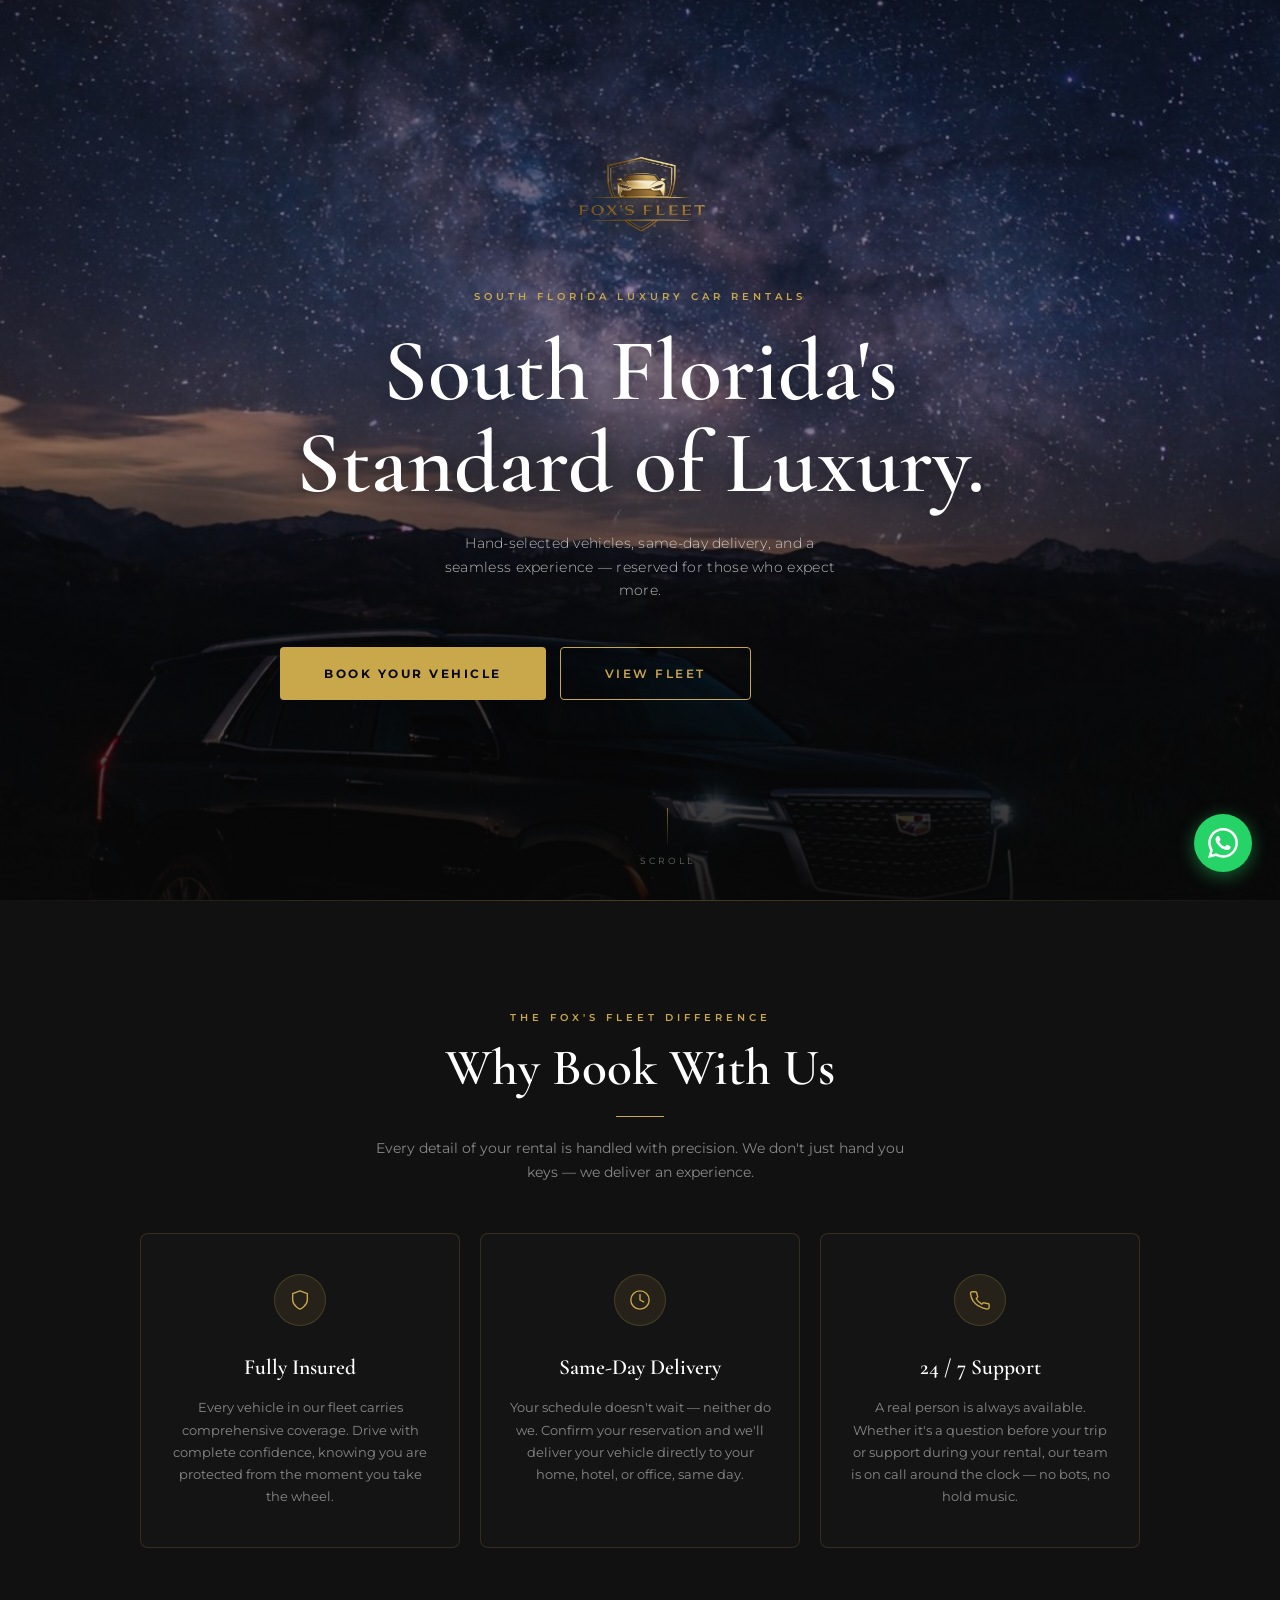
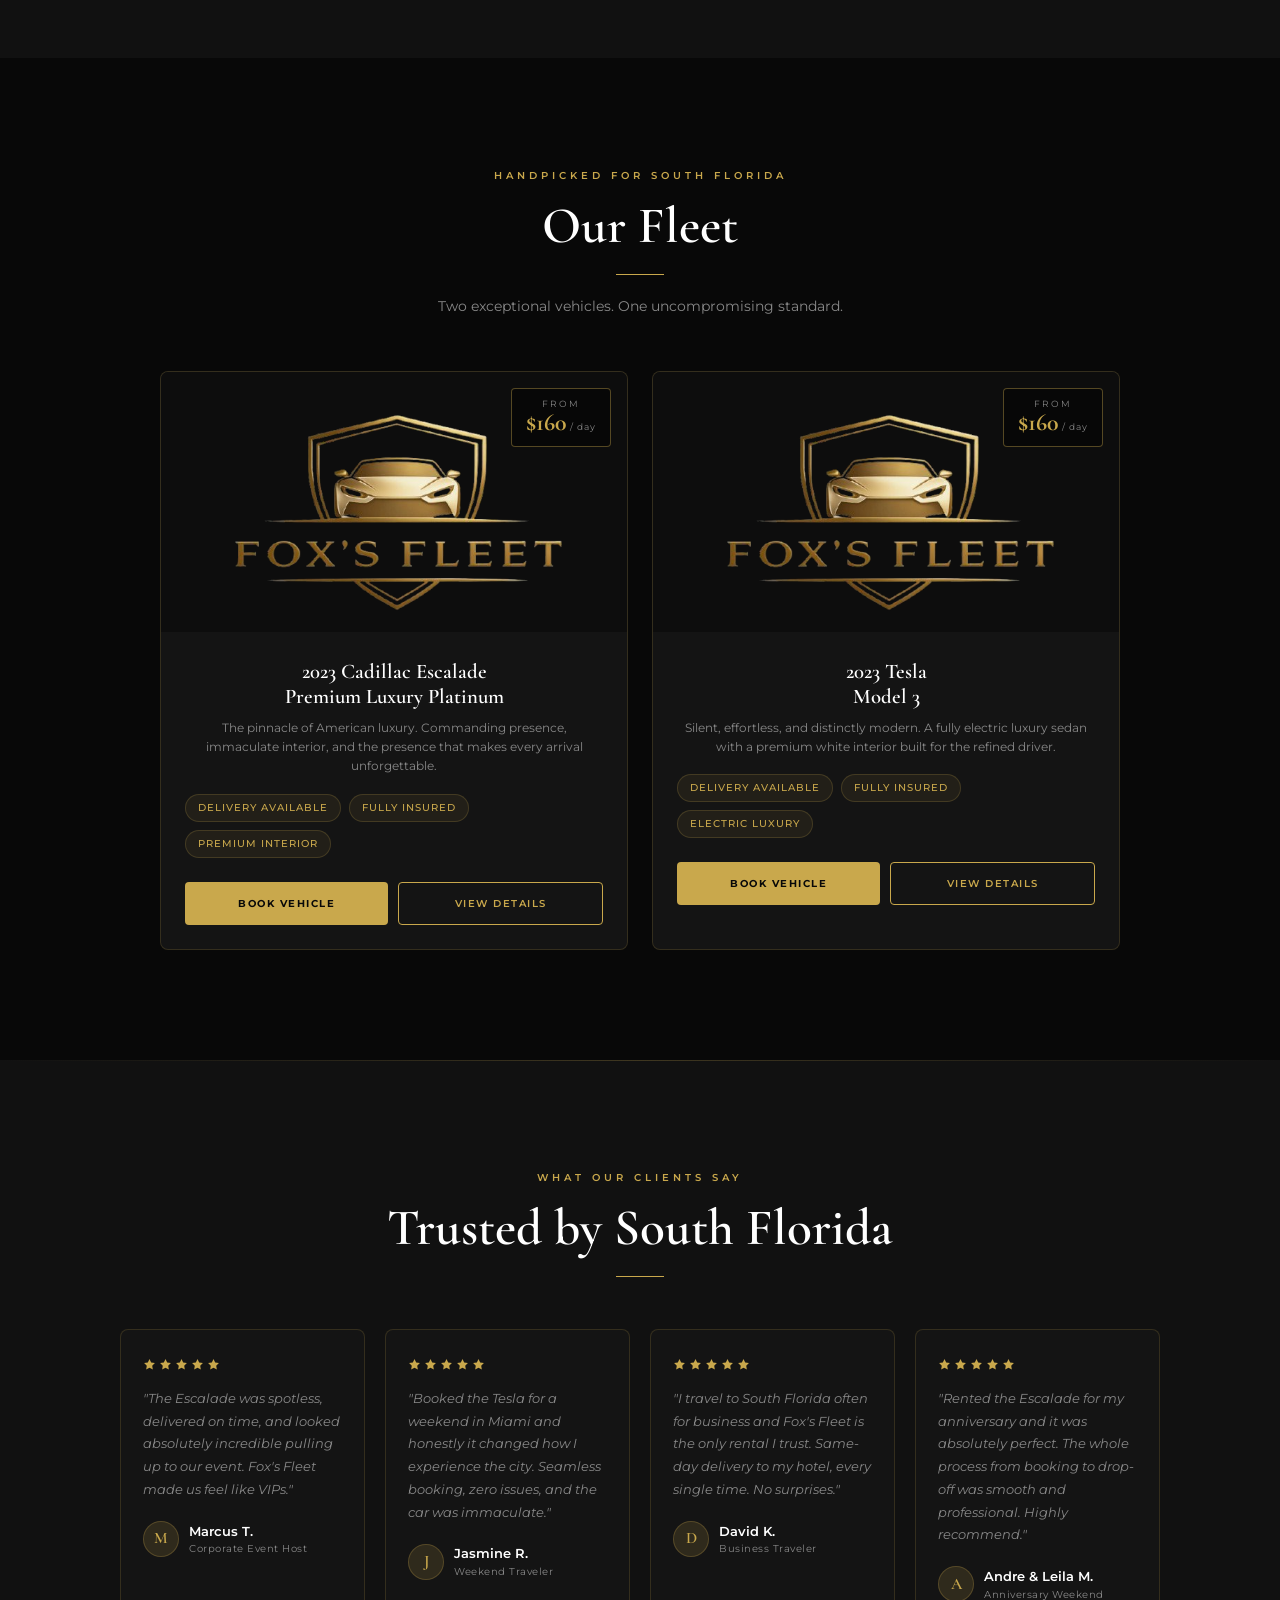
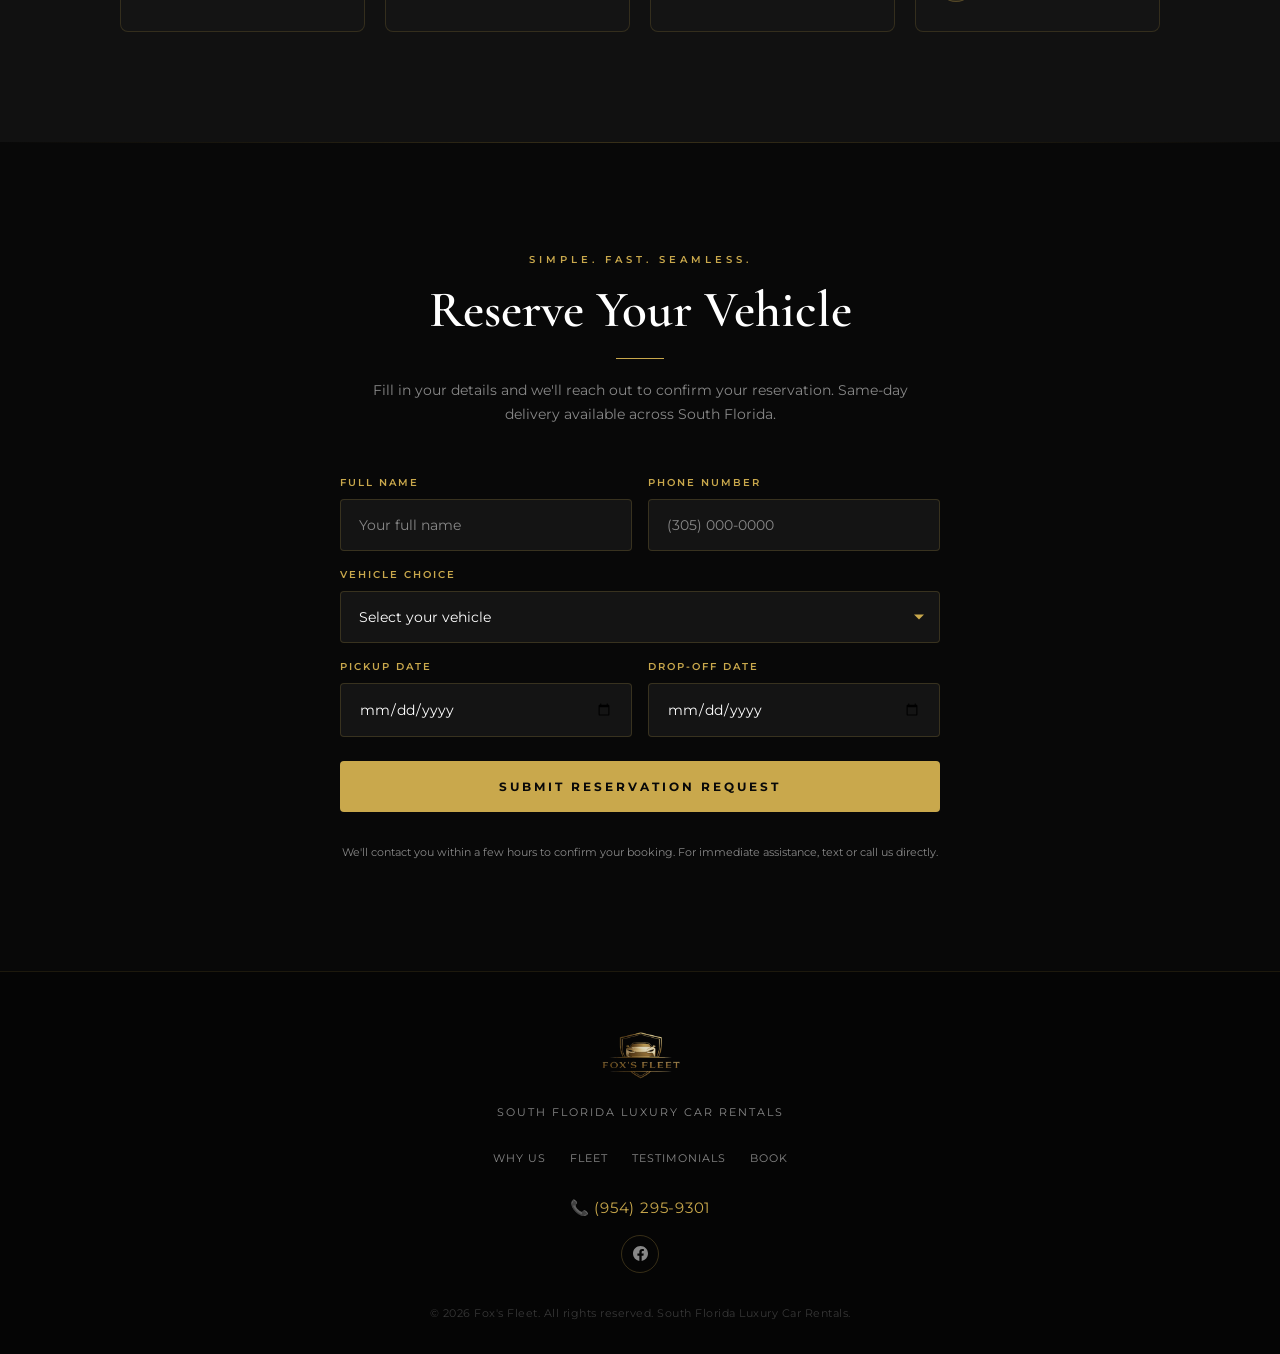
==== commit c0105755: "Install Vercel Web Analytics Implemented Vercel Web Analytics for Fox's Fleet Site  ## Summary Succe" ====
--- a/foxs-fleet-compressed.html
+++ b/foxs-fleet-compressed.html
@@ -839,6 +839,7 @@
  transition:color 0.2s;
 }
  .footer-phone:hover{color:var(--gold-light);}</style>
+  <script defer src="/_vercel/insights/script.js"></script>
 </head>
 <body>
 
